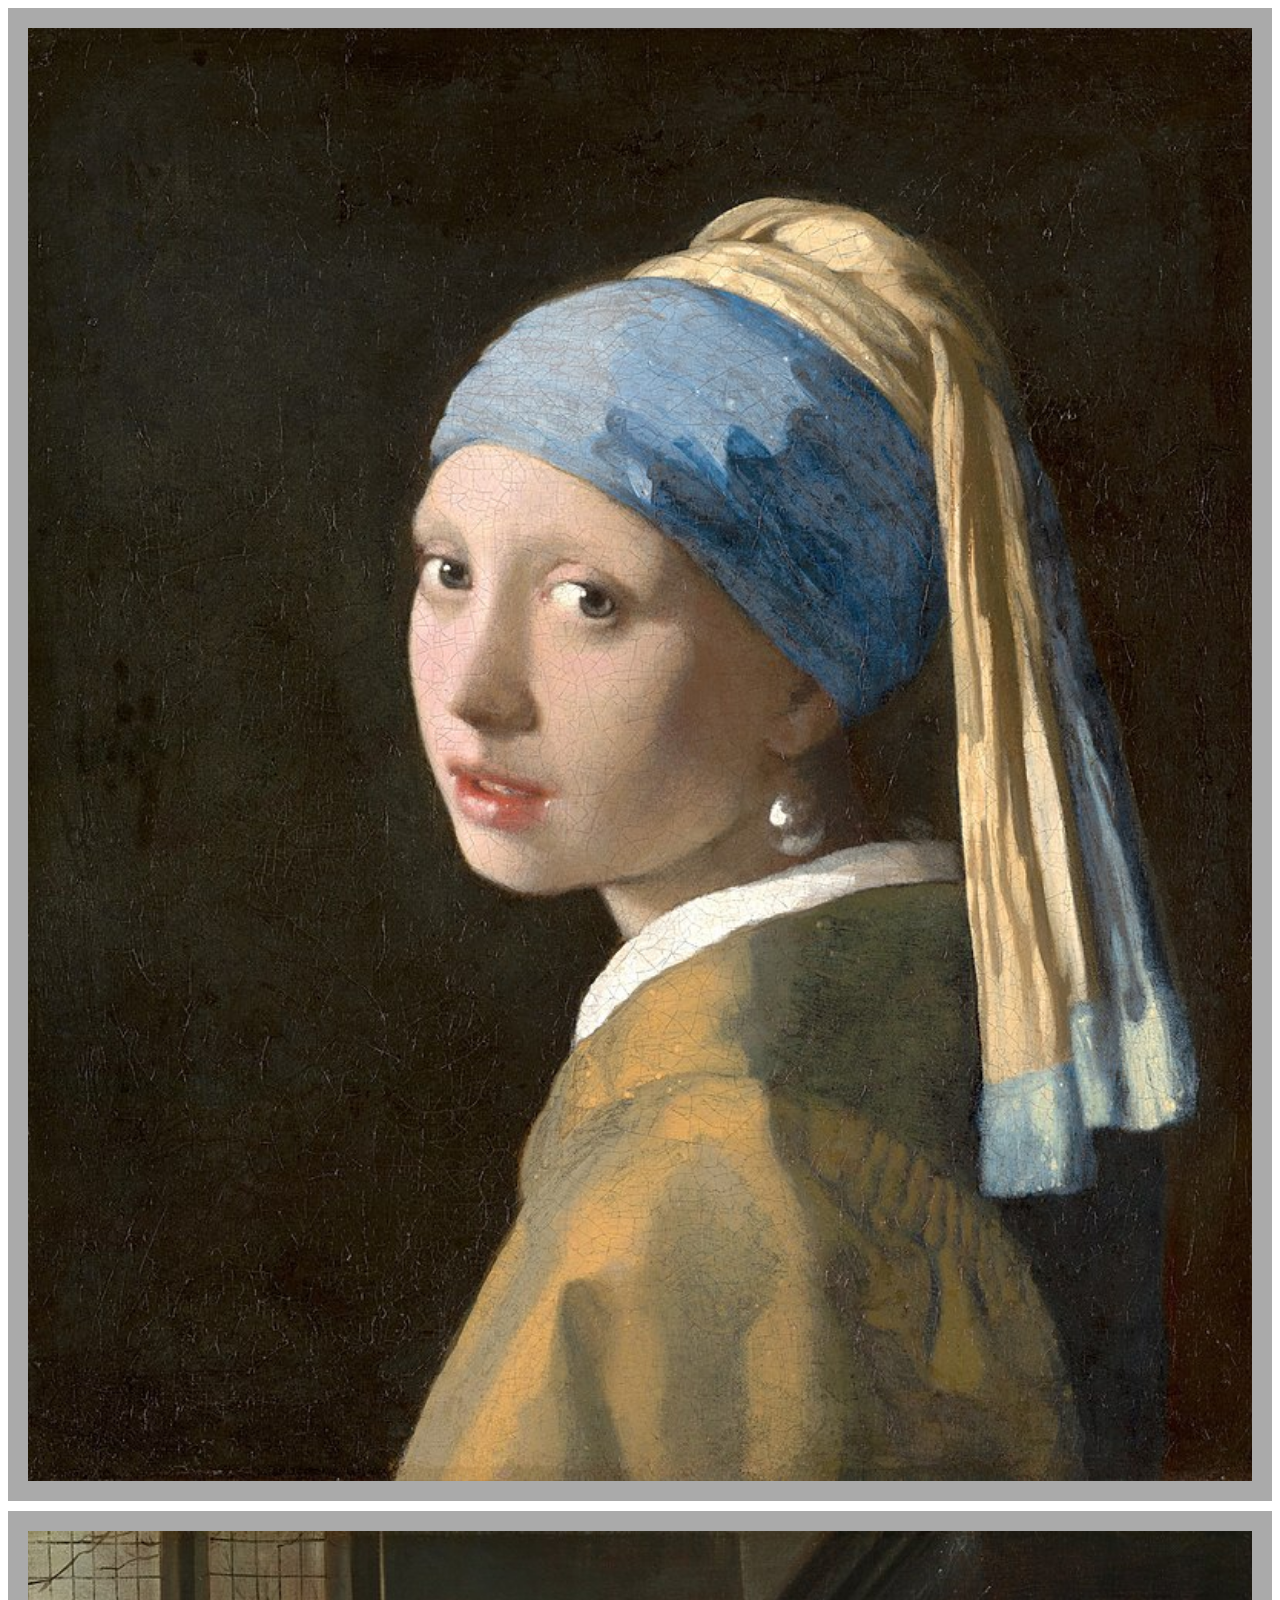
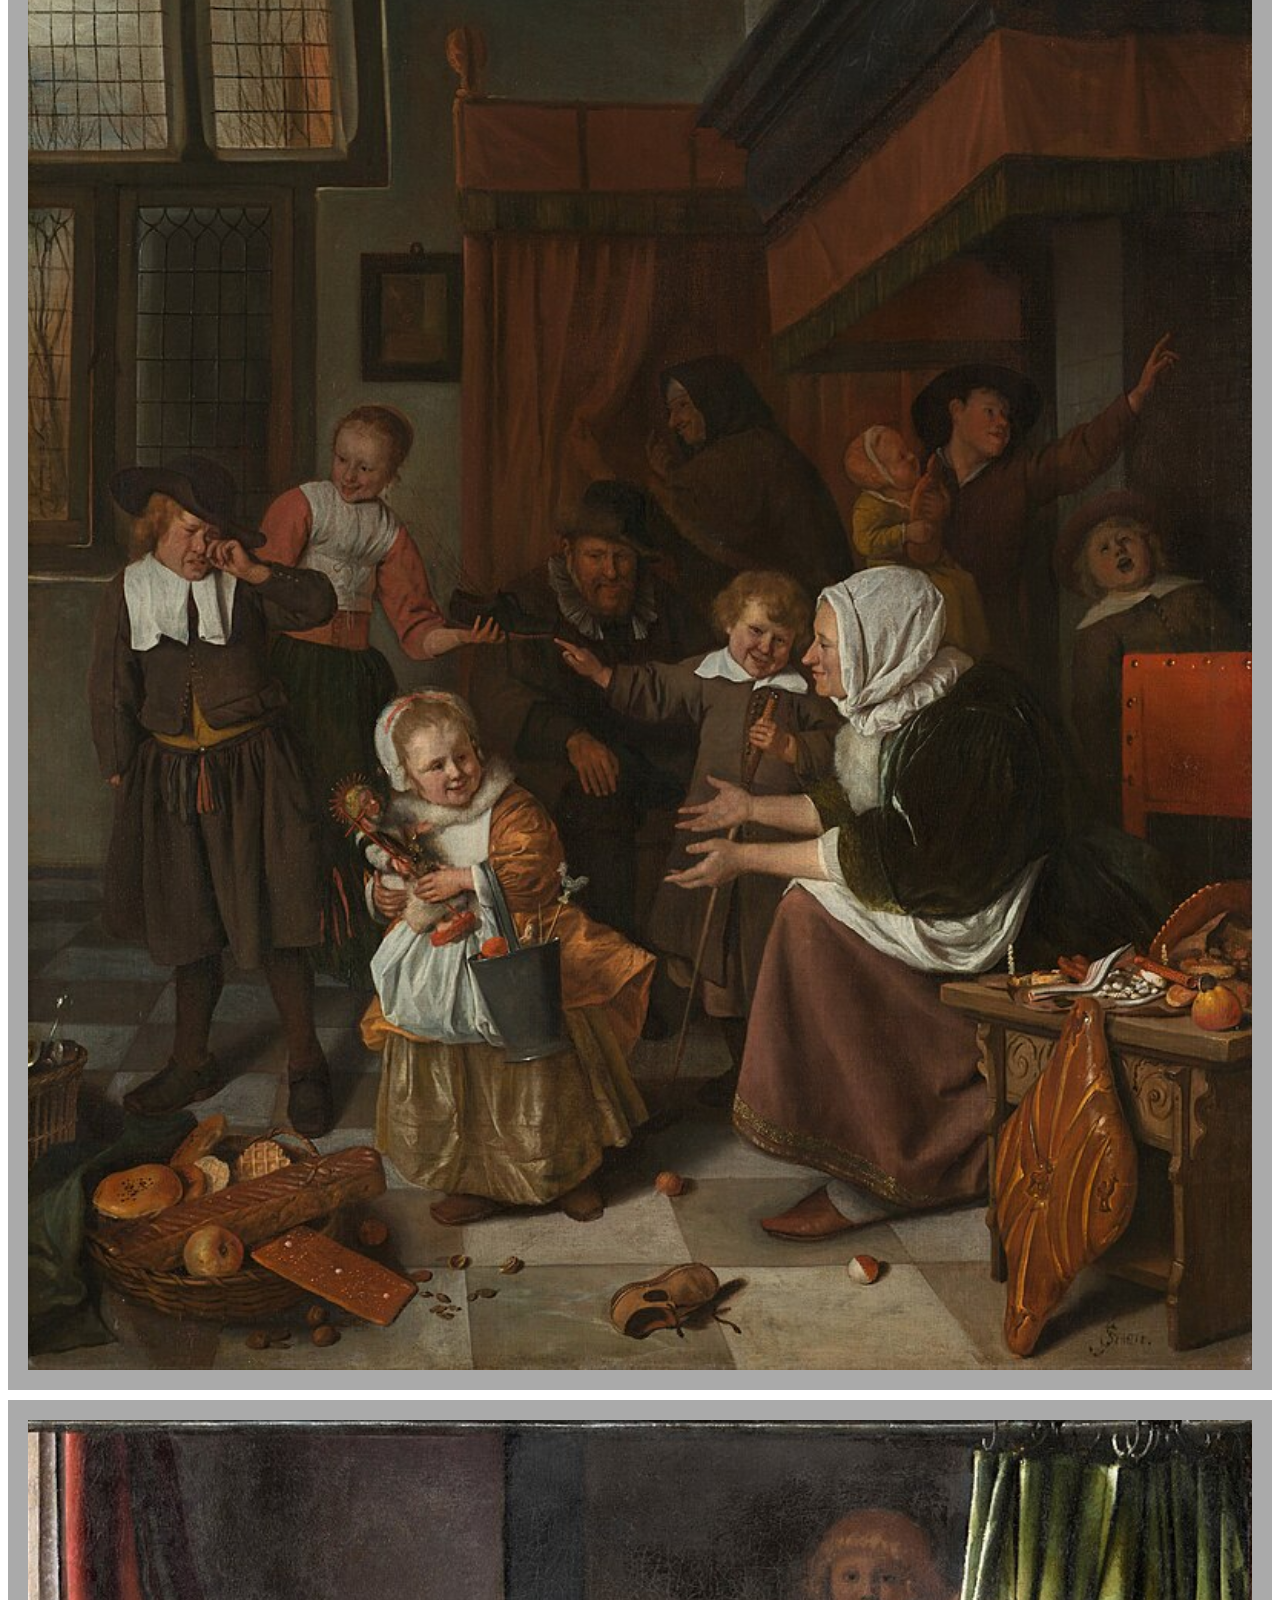
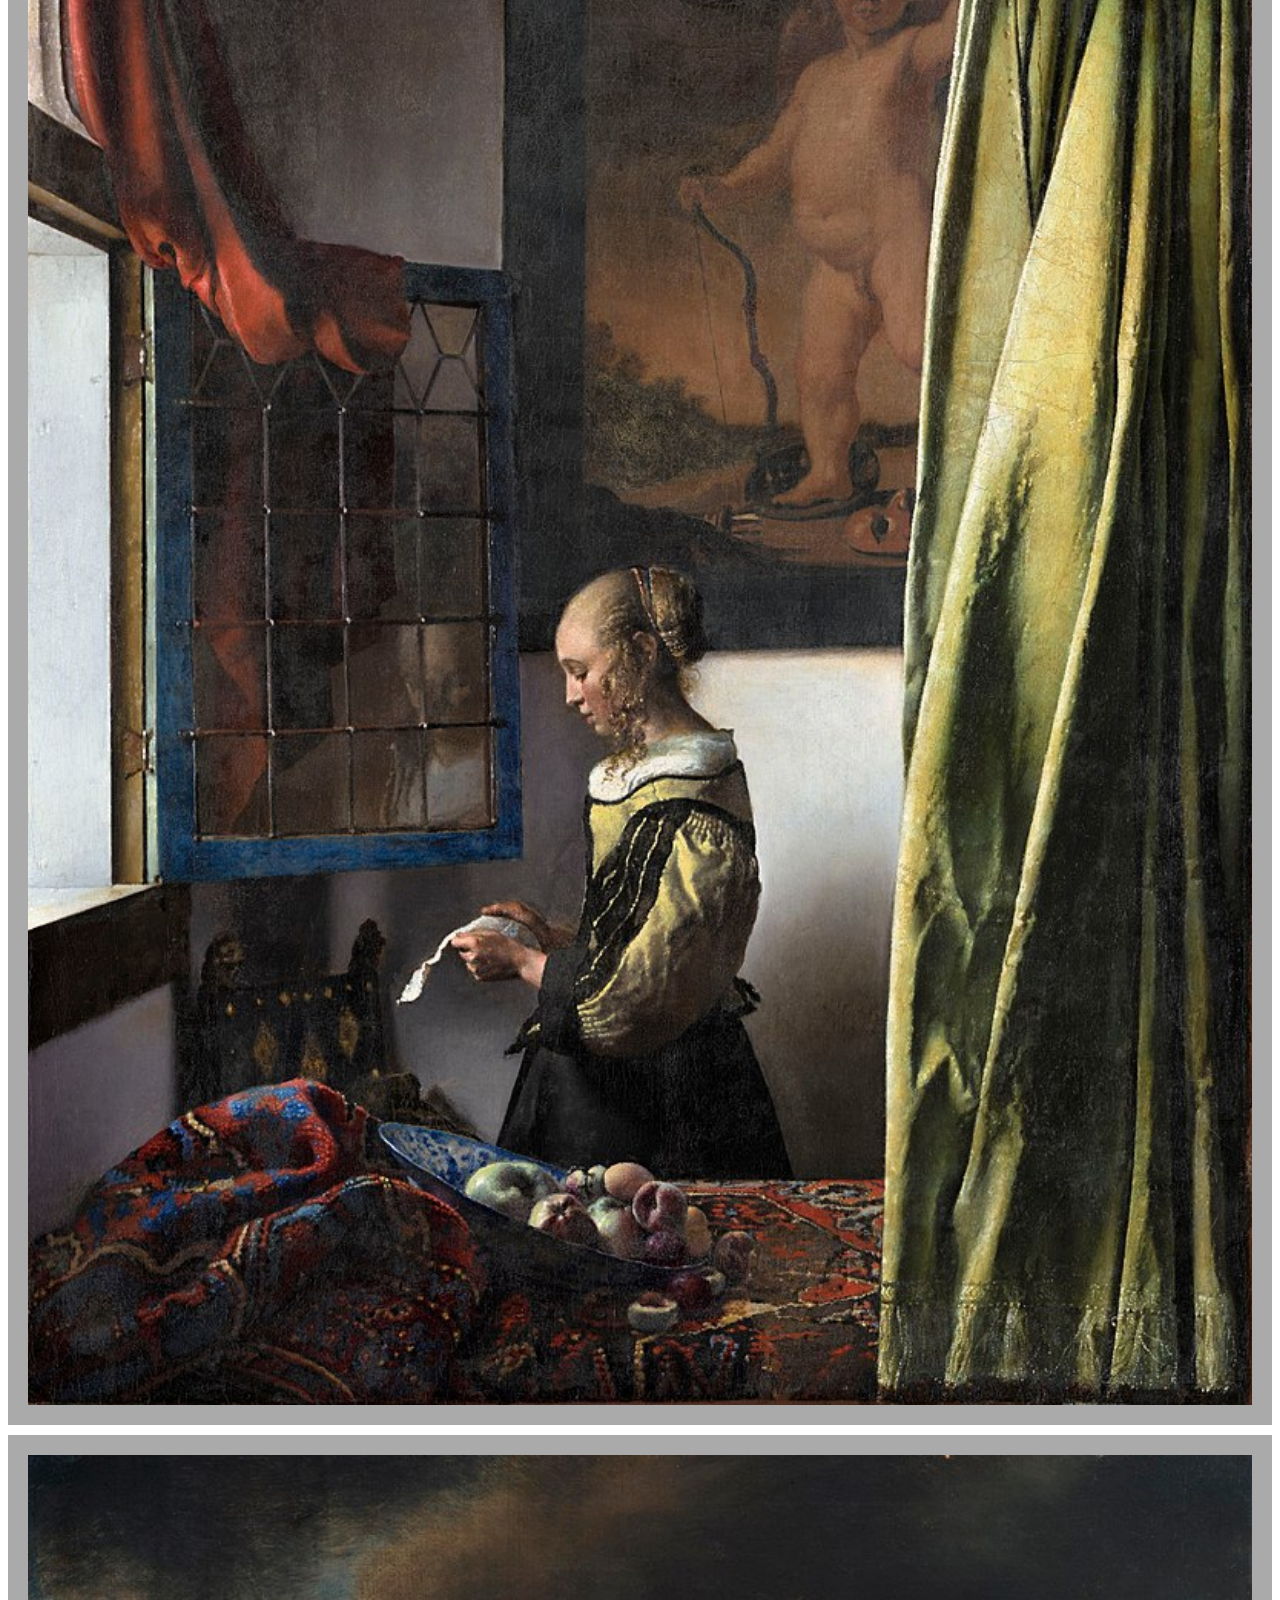
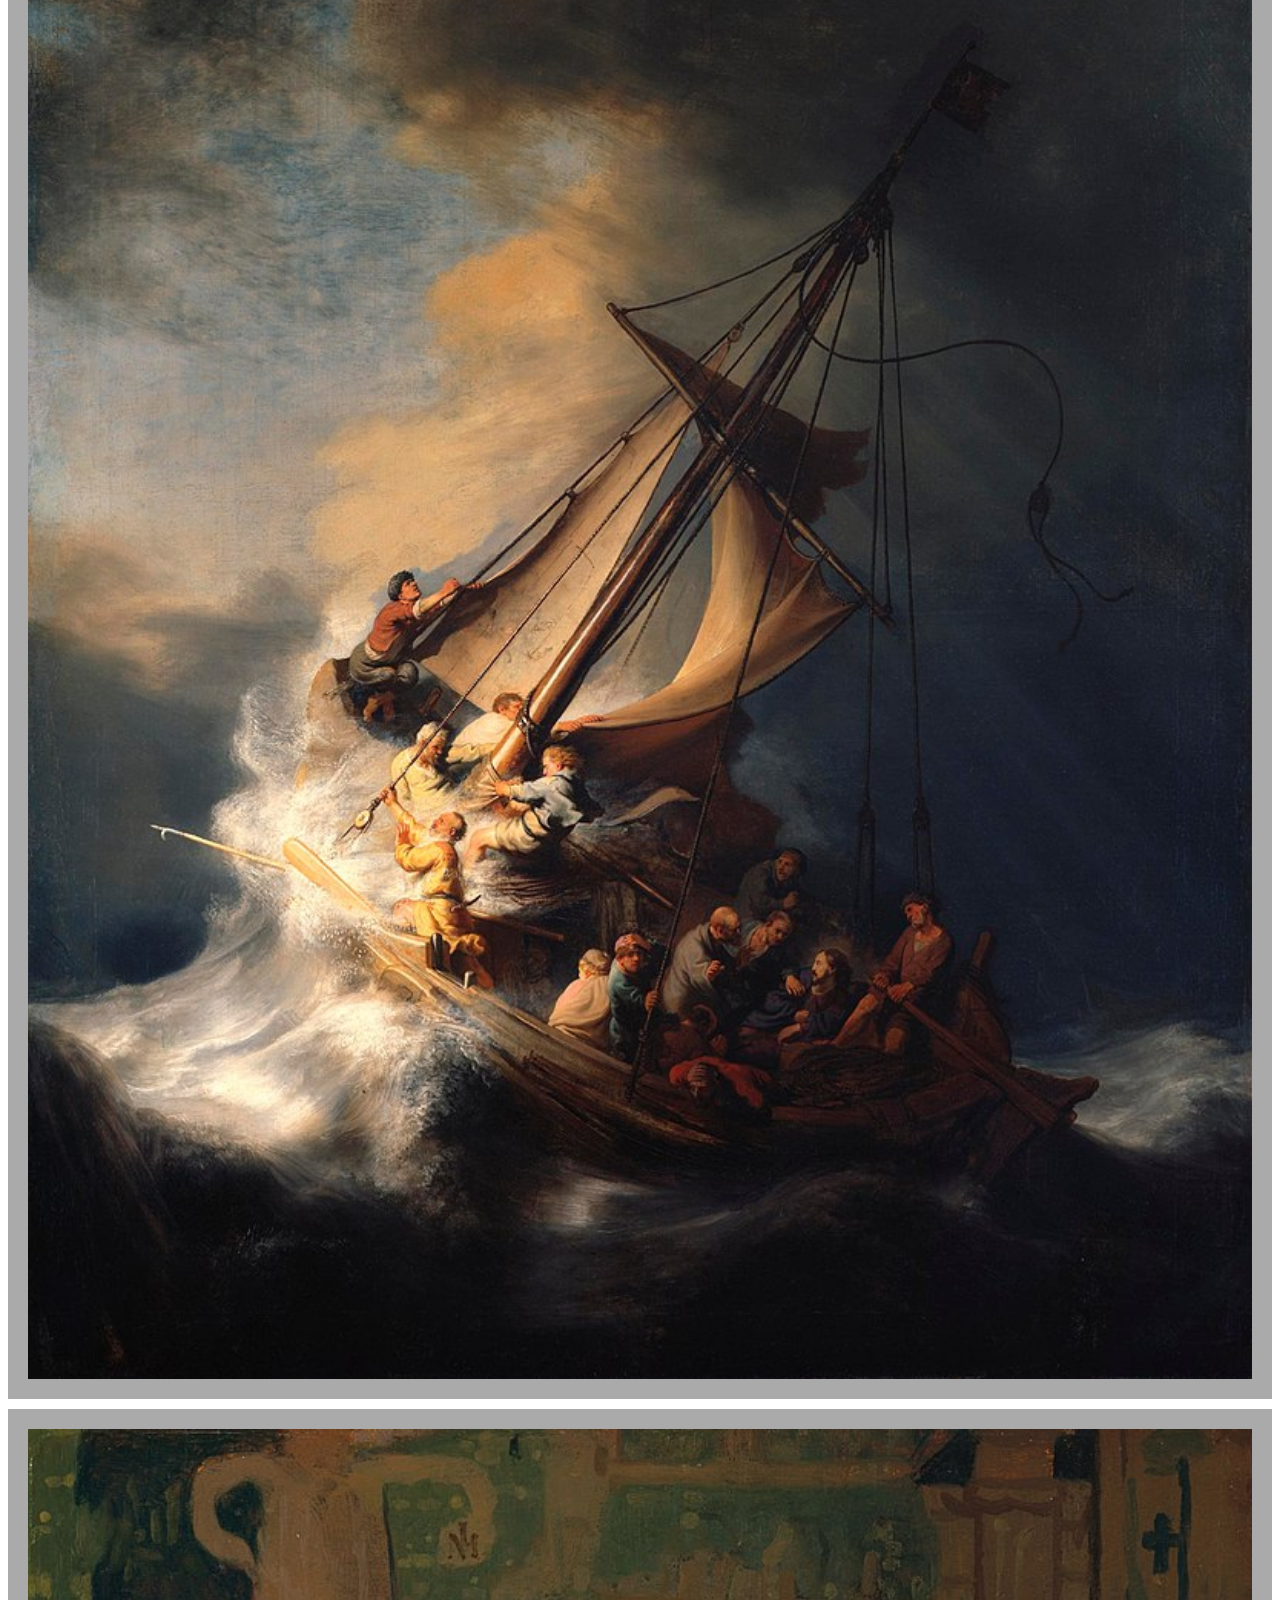
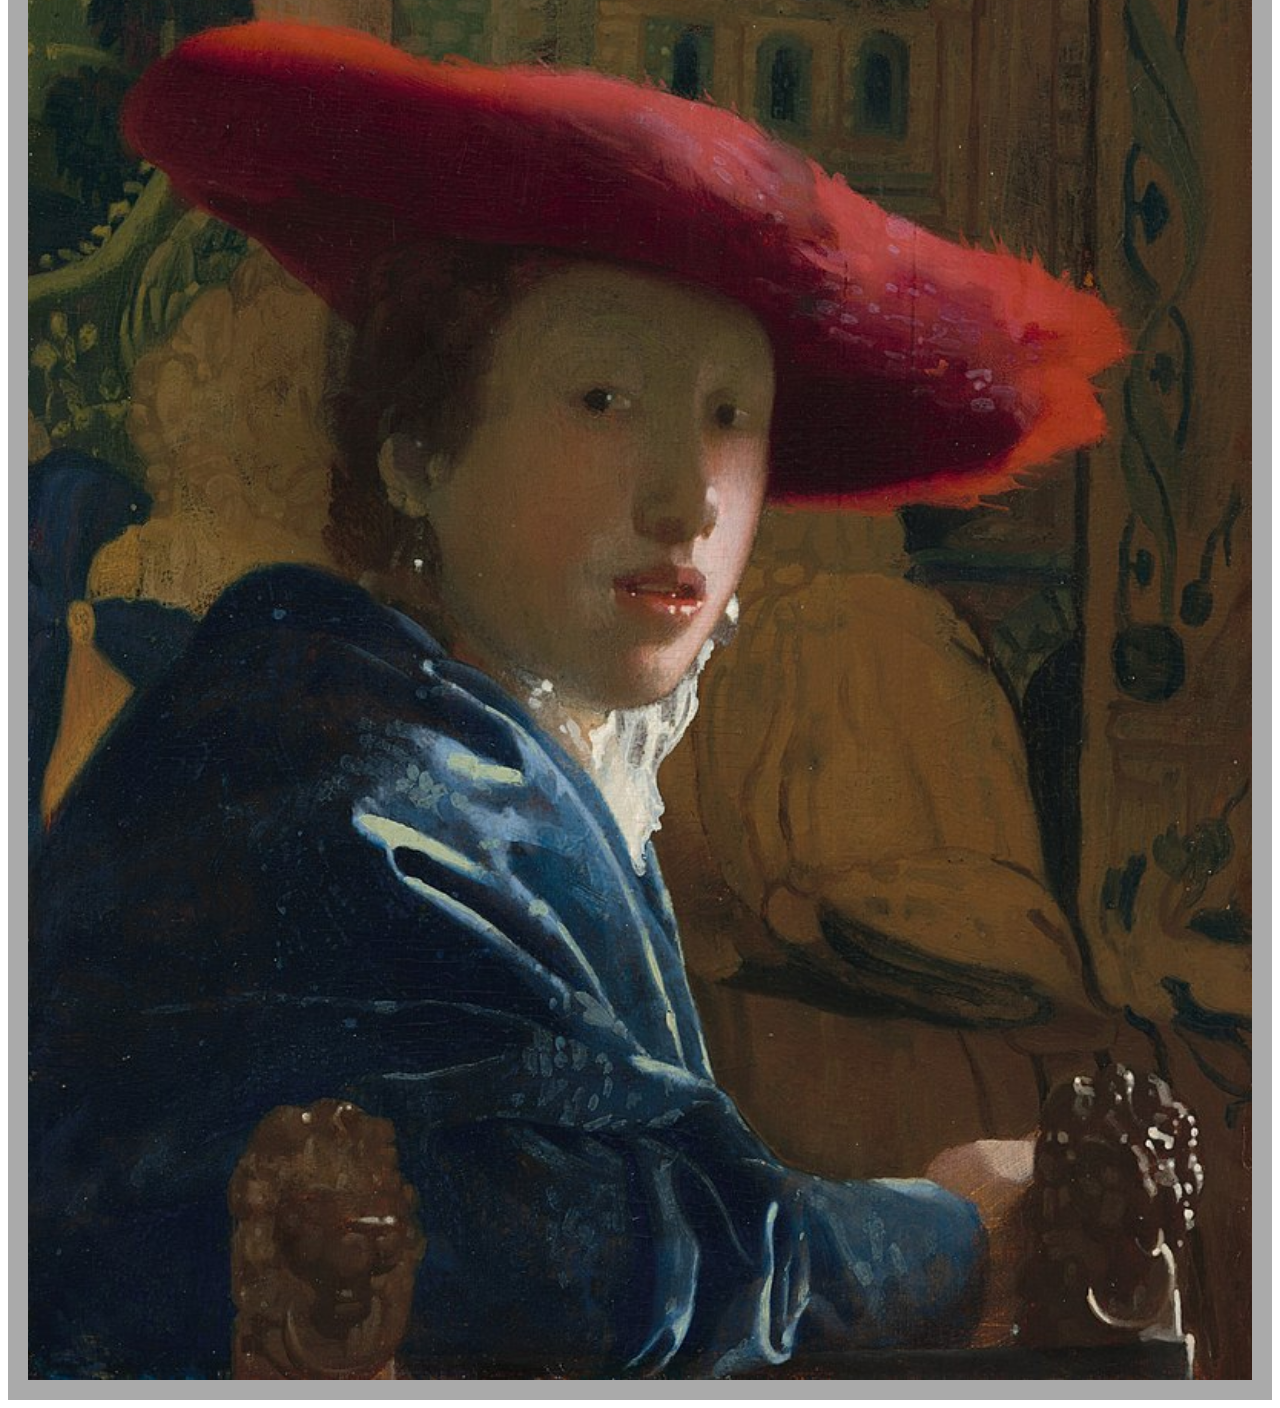
==== index.html @ 5287ac03 "dutch golden age" ====
<!DOCTYPE html>
<html>
  <head>
    <title>Dutch Golden Age</title>
    <link rel="stylesheet" type="text/css" href="css/styles.css">
  </head>
  <body>
    <div class="grid-container">
      <div class="item"><img src="img/1665_Girl_with_a_Pearl_Earring.jpg"></div>
      <div class="item"><img src="img/Jan_Havicksz._Steen_–_Het_Sint-Nicolaasfeest_–_Google_Art_Project.jpg"></div>
      <div class="item"><img src="img/Jan_Vermeer_van_Delft_-_Brieflezend_meisje_bij_het_venster_(ca._1657-59).jpg"></div>
      <div class="item"><img src="img/Rembrandt_Christ_in_the_Storm_on_the_Lake_of_Galilee.jpg"></div>
      <div class="item"><img src="img/Vermeer_-_Girl_with_a_Red_Hat.JPG"></div>
    </div> 
  </body>
</html>
---- css/styles.css ----
.grid-container {
  display: grid;
  grid-template-columns: repeat(3, calc(600px + 28px), calc(600px + 28px));
  grid-gap: 10px;
  overflow: auto;
}

.item {
  background-color: #ddd;
  padding: 20px;
  text-align: center;
}

.item img {
  width: 100%;
  height: 100%;
  object-fit: cover;
}

/* Select every even item and change its background color */
.item:nth-child(1) {
  background-color: #aaa;
}

.item:nth-child(2) {
  background-color: #aaa;
}

.item:nth-child(3) {
  background-color: #aaa;
}

.item:nth-child(4) {
  background-color: #aaa;
}

.item:nth-child(5) {
  background-color: #aaa;
}
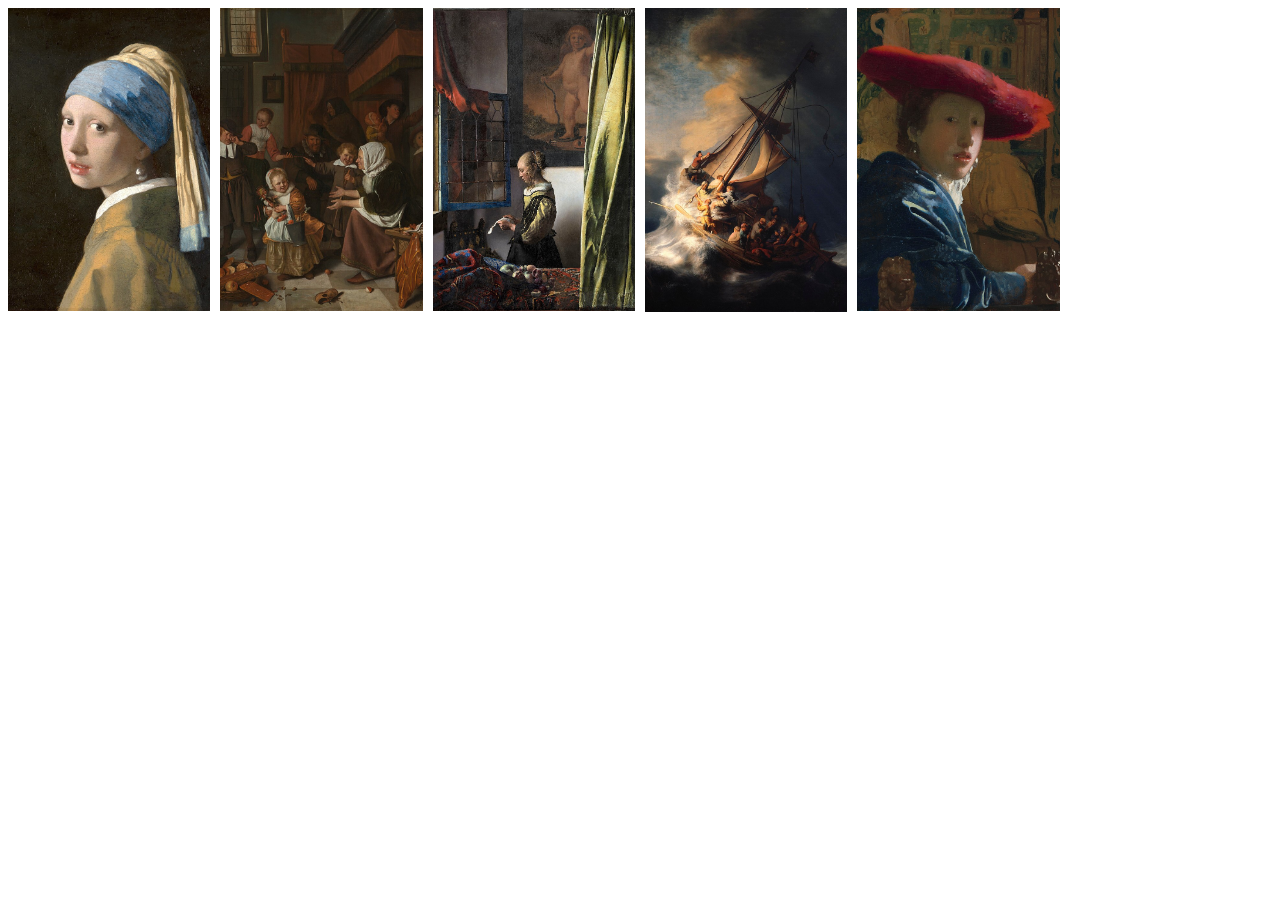
==== commit f94003a6: "dutch golden age" ====
--- a/index.html
+++ b/index.html
@@ -1,16 +1,33 @@
 <!DOCTYPE html>
-<html>
-  <head>
-    <title>Dutch Golden Age</title>
-    <link rel="stylesheet" type="text/css" href="css/styles.css">
-  </head>
-  <body>
-    <div class="grid-container">
-      <div class="item"><img src="img/1665_Girl_with_a_Pearl_Earring.jpg"></div>
-      <div class="item"><img src="img/Jan_Havicksz._Steen_–_Het_Sint-Nicolaasfeest_–_Google_Art_Project.jpg"></div>
-      <div class="item"><img src="img/Jan_Vermeer_van_Delft_-_Brieflezend_meisje_bij_het_venster_(ca._1657-59).jpg"></div>
-      <div class="item"><img src="img/Rembrandt_Christ_in_the_Storm_on_the_Lake_of_Galilee.jpg"></div>
-      <div class="item"><img src="img/Vermeer_-_Girl_with_a_Red_Hat.JPG"></div>
-    </div> 
-  </body>
-</html>+<html lang="en">
+<head>
+<meta charset="UTF-8">
+<meta name="viewport" content="width=device-width, initial-scale=1.0">
+<title>Dutch Golden Age</title>
+<link rel="stylesheet" href="css/styles.css">
+</head>
+<body>
+    <div class="image-grid">
+        <div class="image-wrapper" id="image1">
+            <img src="img/1665_Girl_with_a_Pearl_Earring.jpg" alt="Image 1">
+            <div class="overlay">Overlay Text 1</div>
+        </div>
+        <div class="image-wrapper" id="image2">
+            <img src="img/Jan_Havicksz._Steen_–_Het_Sint-Nicolaasfeest_–_Google_Art_Project.jpg" alt="Image 2">
+            <div class="overlay">Overlay Text 2</div>
+        </div>
+        <div class="image-wrapper" id="image3">
+            <img src="img/Jan_Vermeer_van_Delft_-_Brieflezend_meisje_bij_het_venster_(ca._1657-59).jpg" alt="Image 3">
+            <div class="overlay">Overlay Text 3</div>
+        </div>
+        <div class="image-wrapper" id="image4">
+            <img src="img/Rembrandt_Christ_in_the_Storm_on_the_Lake_of_Galilee.jpg" alt="Image 4">
+            <div class="overlay">Overlay Text 4</div>
+        </div>
+        <div class="image-wrapper" id="image5">
+            <img src="img/Vermeer_-_Girl_with_a_Red_Hat.JPG" alt="Image 5">
+            <div class="overlay">Overlay Text 5</div>
+        </div>
+    </div>
+</body>
+</html>
--- a/css/styles.css
+++ b/css/styles.css
@@ -1,39 +1,41 @@
-.grid-container {
+.image-grid {
   display: grid;
-  grid-template-columns: repeat(3, calc(600px + 28px), calc(600px + 28px));
-  grid-gap: 10px;
-  overflow: auto;
+  grid-template-columns: repeat(auto-fill, minmax(200px, 1fr)); /* Adjust minmax values as needed */
+  gap: 10px; /* Adjust the gap between images */
 }
 
-.item {
-  background-color: #ddd;
-  padding: 20px;
-  text-align: center;
+.image-wrapper {
+  width: 100%;
+  height: 0;
+  padding-bottom: 150%; /* 1:1.5 aspect ratio (portrait) */
+  position: relative;
 }
 
-.item img {
+.image-wrapper img {
+  position: absolute;
+  top: 0;
+  left: 0;
   width: 100%;
   height: 100%;
-  object-fit: cover;
+  object-fit: cover; /* Maintain aspect ratio and fill container */
 }
 
-/* Select every even item and change its background color */
-.item:nth-child(1) {
-  background-color: #aaa;
+.overlay {
+  position: absolute;
+  top: 0;
+  left: 0;
+  width: 100%;
+  height: 100%;
+  background-color: rgba(0, 0, 0, 0.5);
+  color: white;
+  font-size: 24px;
+  display: none; /* Initially hidden */
+  justify-content: center;
+  align-items: center;
+  padding: 20px;
 }
 
-.item:nth-child(2) {
-  background-color: #aaa;
-}
-
-.item:nth-child(3) {
-  background-color: #aaa;
-}
-
-.item:nth-child(4) {
-  background-color: #aaa;
-}
-
-.item:nth-child(5) {
-  background-color: #aaa;
+/* Show overlay when image is clicked */
+.image-wrapper:target .overlay {
+  display: flex;
 }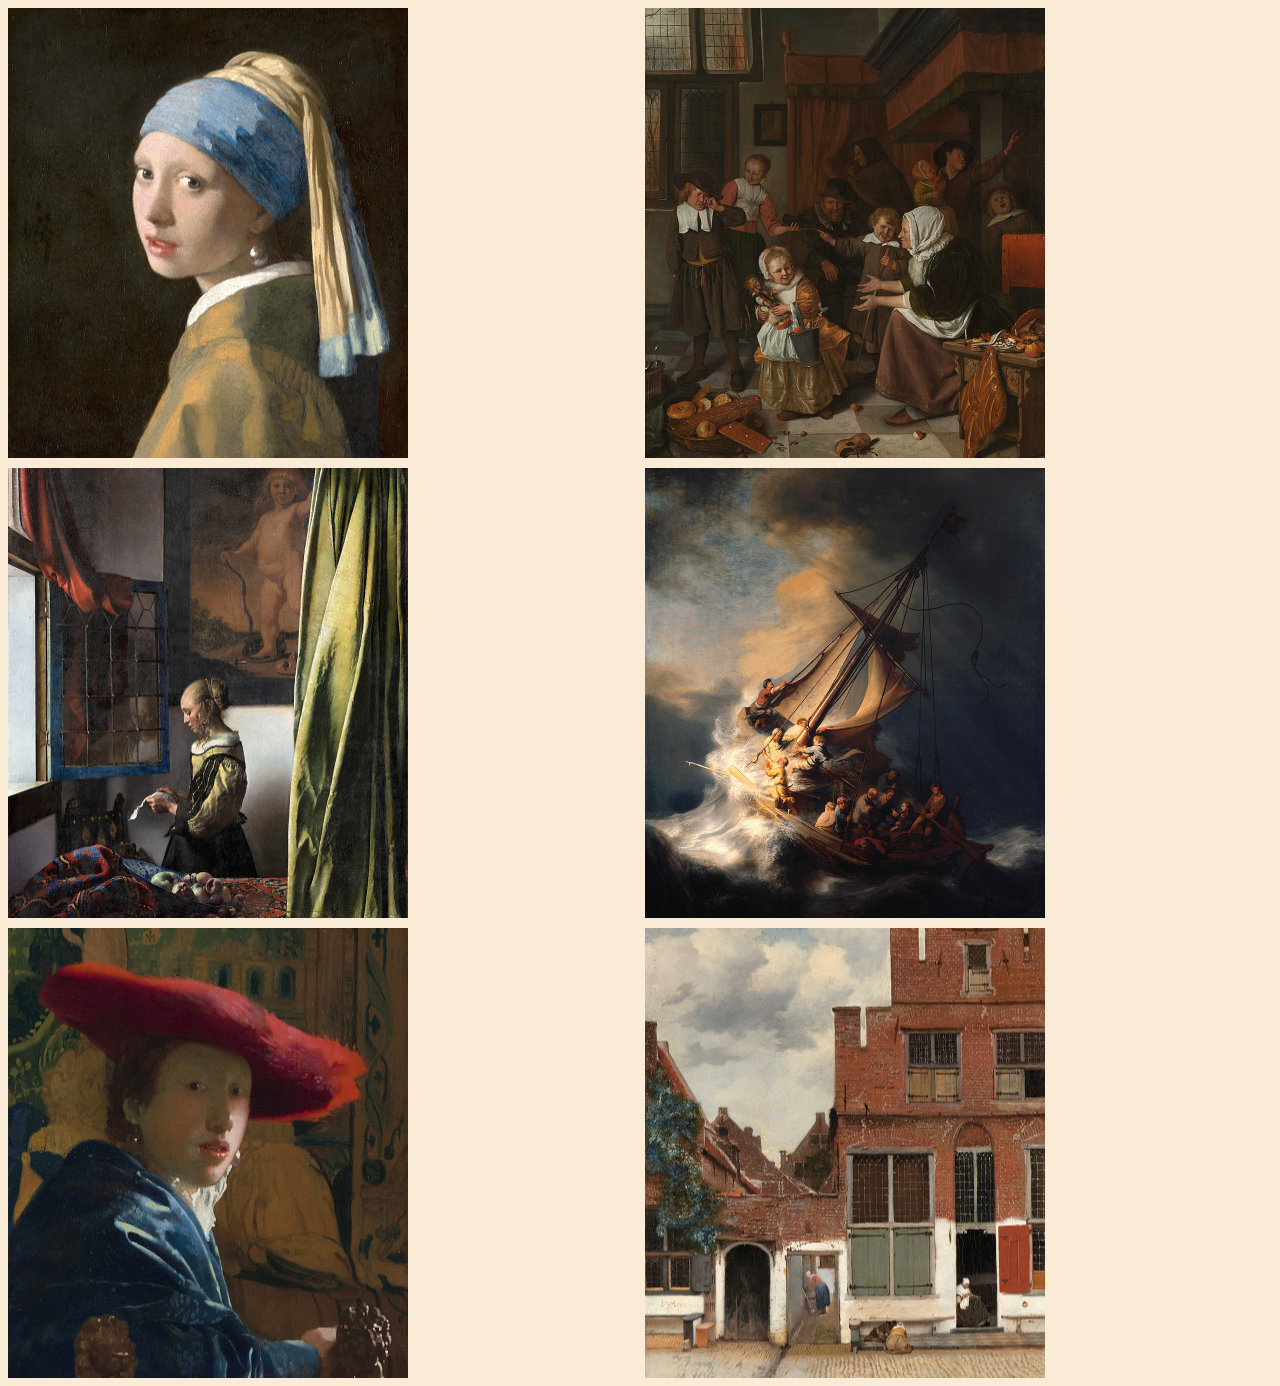
==== commit 119c352c: "More edits" ====
--- a/index.html
+++ b/index.html
@@ -8,25 +8,59 @@
 </head>
 <body>
     <div class="image-grid">
-        <div class="image-wrapper" id="image1">
-            <img src="img/1665_Girl_with_a_Pearl_Earring.jpg" alt="Image 1">
-            <div class="overlay">Overlay Text 1</div>
+        <div class="image-wrapper">
+            <a href="#image1">
+              <img src="img/1665_Girl_with_a_Pearl_Earring.jpg" alt="Image 1">
+            </a>
+            <div class="overlay">
+              <h2>Girl with the Pearl Earring</h2>
+              <p>By Johannes Vermeer</p>
+            </div>
         </div>
-        <div class="image-wrapper" id="image2">
-            <img src="img/Jan_Havicksz._Steen_–_Het_Sint-Nicolaasfeest_–_Google_Art_Project.jpg" alt="Image 2">
-            <div class="overlay">Overlay Text 2</div>
+        <div class="image-wrapper">
+            <a href="#image2">
+              <img src="img/Jan_Havicksz._Steen_–_Het_Sint-Nicolaasfeest_–_Google_Art_Project.jpg" alt="Image 2">
+            </a>
+            <div class="overlay">
+              <h2>The Feast of Saint Nicholas</h2>
+              <p>By Jan Steen</p>
+            </div>
         </div>
-        <div class="image-wrapper" id="image3">
+        <div class="image-wrapper">
+          <a href="#image3">
             <img src="img/Jan_Vermeer_van_Delft_-_Brieflezend_meisje_bij_het_venster_(ca._1657-59).jpg" alt="Image 3">
-            <div class="overlay">Overlay Text 3</div>
+          </a>
+          <div class="overlay">
+            <h2>Girl Reading a Letter by an Open Window</h2>
+            <p>By Johannes Vermeer</p>
+          </div>
         </div>
-        <div class="image-wrapper" id="image4">
+        <div class="image-wrapper">
+          <a href="#image4">
             <img src="img/Rembrandt_Christ_in_the_Storm_on_the_Lake_of_Galilee.jpg" alt="Image 4">
-            <div class="overlay">Overlay Text 4</div>
+          </a>
+          <div class="overlay">
+            <h2>Christ in the Storm on the Sea of Galilee</h2>
+            <p>By Rembrandt</p>
+          </div>
         </div>
-        <div class="image-wrapper" id="image5">
+        <div class="image-wrapper">
+          <a href="#image5">
             <img src="img/Vermeer_-_Girl_with_a_Red_Hat.JPG" alt="Image 5">
-            <div class="overlay">Overlay Text 5</div>
+          </a>
+          <div class="overlay">
+            <h2>Girl with the Red Hat</h2>
+            <p>By Johannes Vermeer</p>
+          </div>
+        </div>
+        <div class="image-wrapper">
+          <a href="#image5">
+            <img src="img/800px-Johannes_Vermeer_-_Gezicht_op_huizen_in_Delft,_bekend_als_'Het_straatje'_-_Google_Art_Project.jpg" alt="Image 5">
+          </a>
+          <div class="overlay">
+            <h2>The Little Street</h2>
+            <p>By Johannes Vermeer</p>
+          </div>
         </div>
     </div>
 </body>
--- a/css/styles.css
+++ b/css/styles.css
@@ -1,20 +1,20 @@
+body {
+  background-color: antiquewhite;
+}
+
 .image-grid {
   display: grid;
-  grid-template-columns: repeat(auto-fill, minmax(200px, 1fr)); /* Adjust minmax values as needed */
+  grid-template-columns: repeat(auto-fill, minmax(500px, 1fr)); /* Adjust minmax values as needed */
   gap: 10px; /* Adjust the gap between images */
 }
 
 .image-wrapper {
-  width: 100%;
-  height: 0;
-  padding-bottom: 150%; /* 1:1.5 aspect ratio (portrait) */
   position: relative;
+  width: 400px; /* Set fixed width for image wrapper */
+  height: 450px; /* Set fixed height for image wrapper */
 }
 
 .image-wrapper img {
-  position: absolute;
-  top: 0;
-  left: 0;
   width: 100%;
   height: 100%;
   object-fit: cover; /* Maintain aspect ratio and fill container */
@@ -30,12 +30,23 @@
   color: white;
   font-size: 24px;
   display: none; /* Initially hidden */
+  flex-direction: column; /* Stack h2 and p vertically */
   justify-content: center;
   align-items: center;
+  box-sizing: border-box; /* Ensure overlay dimensions include padding */
   padding: 20px;
 }
 
-/* Show overlay when image is clicked */
-.image-wrapper:target .overlay {
+.overlay h2 {
+  margin-bottom: calc(5px + 5px); /* Add spacing between h2 and p */
+  font-size: calc(0.5em + 0.5em); /* Responsive font size */
+}
+
+.overlay p {
+  font-size: calc(0.3em + 0.3em); /* Responsive font size */
+}
+
+/* Show overlay when anchor link is focused */
+.image-wrapper a:focus + .overlay {
   display: flex;
-}+}
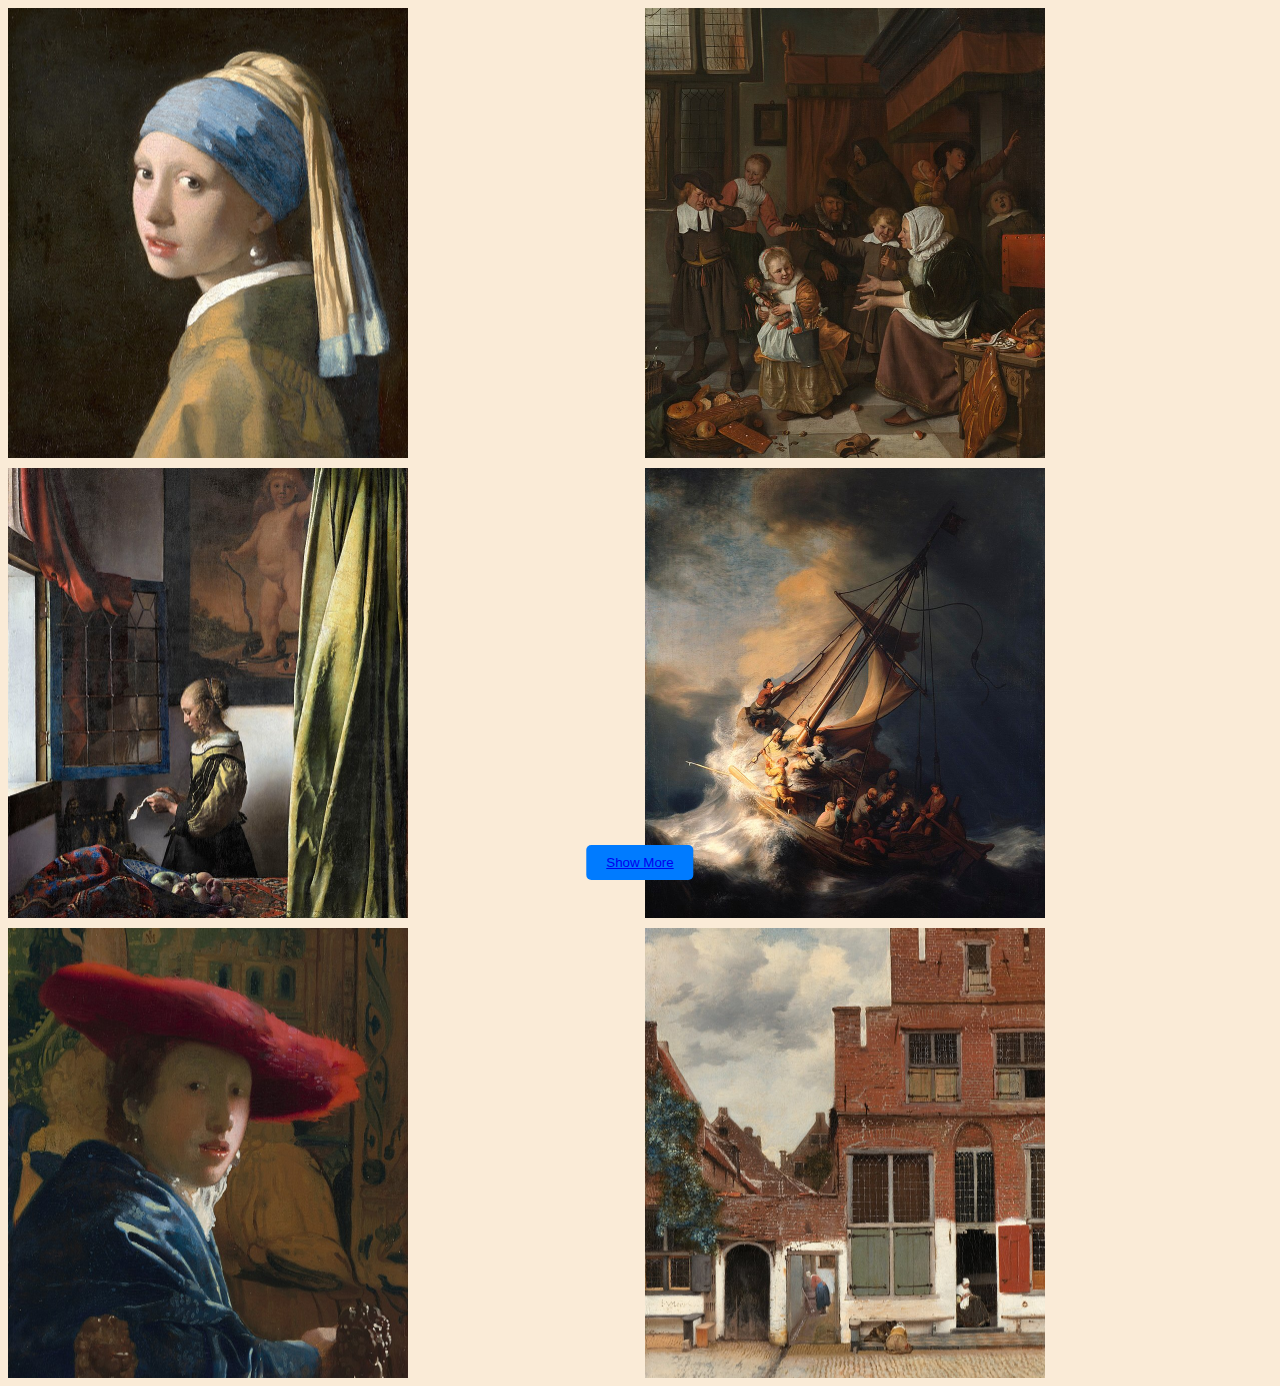
==== commit b75e1388: "edits" ====
--- a/index.html
+++ b/index.html
@@ -1,3 +1,8 @@
+<!--
+  The images shown in this project are discovered through the Google Art Project.
+  The images were then downloaded from their respective Wikipedia pages
+-->
+
 <!DOCTYPE html>
 <html lang="en">
 <head>
@@ -63,5 +68,6 @@
           </div>
         </div>
     </div>
+    <button class="show-button"><a href="description.html">Show More</a></button>
 </body>
 </html>
--- a/css/styles.css
+++ b/css/styles.css
@@ -46,7 +46,36 @@
   font-size: calc(0.3em + 0.3em); /* Responsive font size */
 }
 
-/* Show overlay when anchor link is focused */
 .image-wrapper a:focus + .overlay {
   display: flex;
 }
+
+.show-button {
+  position: fixed;
+  bottom: 20px;
+  left: 50%;
+  transform: translateX(-50%);
+  background-color: #007bff;
+  color: white;
+  padding: 10px 20px;
+  border: none;
+  border-radius: 5px;
+  cursor: pointer;
+}
+
+.show-button:hover {
+  background-color: #0056b3;
+}
+
+/* description.html */
+
+.planned-result {
+  width: 750px;
+  height: 550px;
+}
+
+.planned-result img {
+  width: 100%;
+  height: 100%;
+  object-fit: cover;
+}